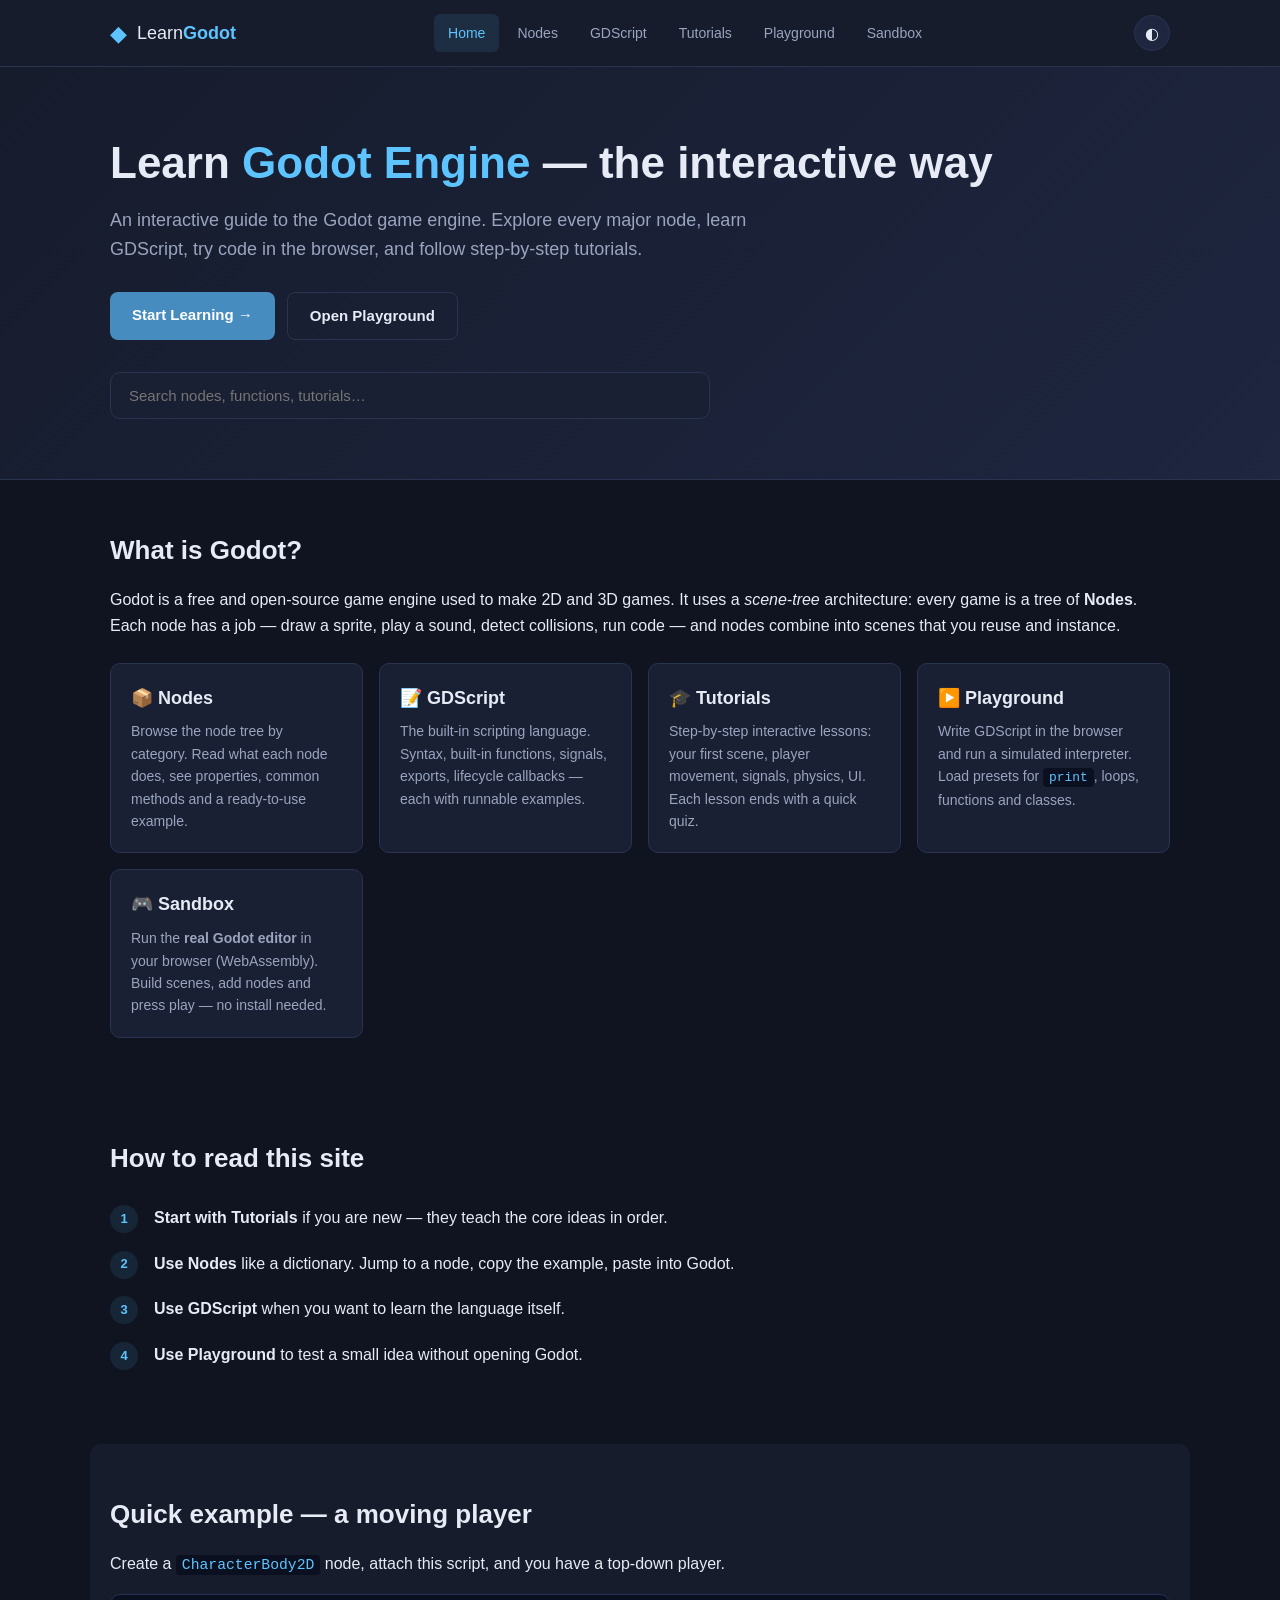
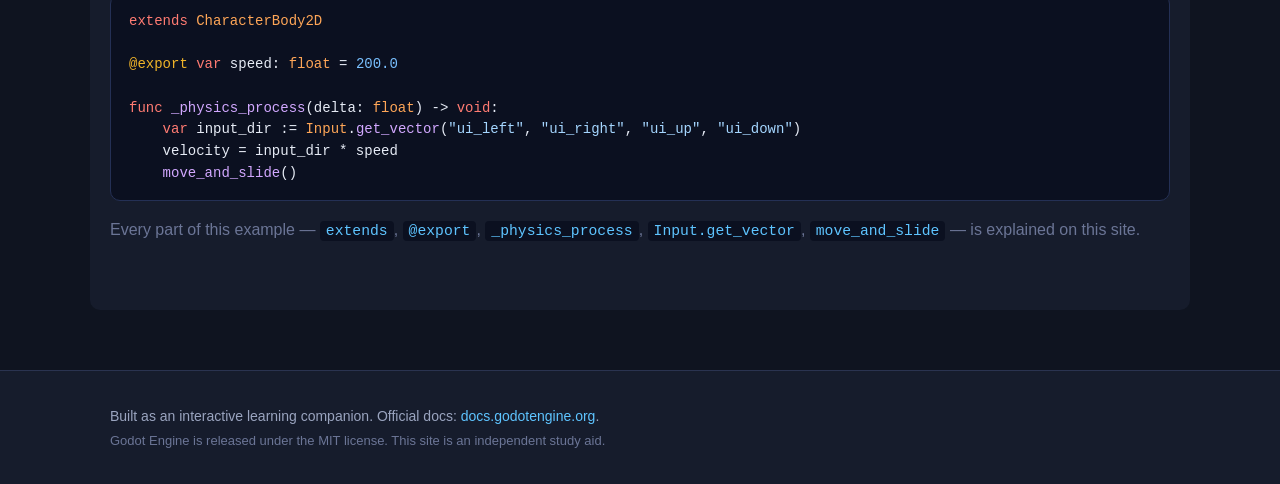
==== index.html @ 6dac97e3 "Initial commit: interactive Godot learning website - Landing page with navigation and search - Nodes" ====
<!DOCTYPE html>
<html lang="en">
<head>
<meta charset="UTF-8" />
<meta name="viewport" content="width=device-width, initial-scale=1.0" />
<title>Learn Godot — Interactive Godot Engine Guide</title>
<meta name="description" content="Interactive website to learn Godot Engine: every major node, GDScript features, examples, tutorials and a live code playground." />
<link rel="stylesheet" href="css/style.css" />
</head>
<body>
<header class="site-header">
  <div class="container header-inner">
    <a class="brand" href="index.html">
      <span class="brand-mark">◆</span>
      <span class="brand-name">Learn<strong>Godot</strong></span>
    </a>
    <nav class="main-nav" aria-label="Main">
      <a href="index.html" class="active">Home</a>
      <a href="nodes.html">Nodes</a>
      <a href="gdscript.html">GDScript</a>
      <a href="tutorials.html">Tutorials</a>
      <a href="playground.html">Playground</a>
      <a href="sandbox.html">Sandbox</a>
    </nav>
    <button class="theme-toggle" id="themeToggle" aria-label="Toggle theme">◐</button>
  </div>
</header>

<main>
  <section class="hero">
    <div class="container">
      <h1>Learn <span class="accent">Godot Engine</span> — the interactive way</h1>
      <p class="lead">
        An interactive guide to the Godot game engine. Explore every major node, learn GDScript,
        try code in the browser, and follow step-by-step tutorials.
      </p>
      <div class="hero-actions">
        <a class="btn btn-primary" href="tutorials.html">Start Learning →</a>
        <a class="btn btn-ghost" href="playground.html">Open Playground</a>
      </div>
      <div class="hero-search">
        <input type="search" id="heroSearch" placeholder="Search nodes, functions, tutorials…" />
        <div id="heroSearchResults" class="search-results" hidden></div>
      </div>
    </div>
  </section>

  <section class="container section">
    <h2>What is Godot?</h2>
    <p>
      Godot is a free and open-source game engine used to make 2D and 3D games. It uses a
      <em>scene-tree</em> architecture: every game is a tree of <strong>Nodes</strong>. Each node has a
      job — draw a sprite, play a sound, detect collisions, run code — and nodes combine into
      scenes that you reuse and instance.
    </p>

    <div class="cards">
      <a class="card" href="nodes.html">
        <h3>📦 Nodes</h3>
        <p>Browse the node tree by category. Read what each node does, see properties,
        common methods and a ready-to-use example.</p>
      </a>
      <a class="card" href="gdscript.html">
        <h3>📝 GDScript</h3>
        <p>The built-in scripting language. Syntax, built-in functions, signals, exports,
        lifecycle callbacks — each with runnable examples.</p>
      </a>
      <a class="card" href="tutorials.html">
        <h3>🎓 Tutorials</h3>
        <p>Step-by-step interactive lessons: your first scene, player movement, signals,
        physics, UI. Each lesson ends with a quick quiz.</p>
      </a>
      <a class="card" href="playground.html">
        <h3>▶️ Playground</h3>
        <p>Write GDScript in the browser and run a simulated interpreter. Load presets
        for <code>print</code>, loops, functions and classes.</p>
      </a>
      <a class="card" href="sandbox.html">
        <h3>🎮 Sandbox</h3>
        <p>Run the <strong>real Godot editor</strong> in your browser (WebAssembly). Build
        scenes, add nodes and press play — no install needed.</p>
      </a>
    </div>
  </section>

  <section class="container section">
    <h2>How to read this site</h2>
    <ol class="steps">
      <li><strong>Start with Tutorials</strong> if you are new — they teach the core ideas in order.</li>
      <li><strong>Use Nodes</strong> like a dictionary. Jump to a node, copy the example, paste into Godot.</li>
      <li><strong>Use GDScript</strong> when you want to learn the language itself.</li>
      <li><strong>Use Playground</strong> to test a small idea without opening Godot.</li>
    </ol>
  </section>

  <section class="container section quick-start">
    <h2>Quick example — a moving player</h2>
    <p>Create a <code>CharacterBody2D</code> node, attach this script, and you have a top-down player.</p>
<pre class="code"><code class="lang-gdscript">extends CharacterBody2D

@export var speed: float = 200.0

func _physics_process(delta: float) -&gt; void:
    var input_dir := Input.get_vector("ui_left", "ui_right", "ui_up", "ui_down")
    velocity = input_dir * speed
    move_and_slide()</code></pre>
    <p class="muted">
      Every part of this example — <code>extends</code>, <code>@export</code>, <code>_physics_process</code>,
      <code>Input.get_vector</code>, <code>move_and_slide</code> — is explained on this site.
    </p>
  </section>
</main>

<footer class="site-footer">
  <div class="container">
    <p>
      Built as an interactive learning companion. Official docs:
      <a href="https://docs.godotengine.org/en/stable/" target="_blank" rel="noopener">docs.godotengine.org</a>.
    </p>
    <p class="muted small">
      Godot Engine is released under the MIT license. This site is an independent study aid.
    </p>
  </div>
</footer>

<script src="js/data/nodes.js"></script>
<script src="js/data/gdscript.js"></script>
<script src="js/data/tutorials.js"></script>
<script src="js/main.js"></script>
</body>
</html>
---- css/style.css ----
:root {
  --bg: #0f1420;
  --bg-2: #161c2c;
  --bg-3: #1e2640;
  --panel: #1a2033;
  --border: #2a3350;
  --text: #e6ebf5;
  --text-dim: #9aa4bf;
  --muted: #6b7596;
  --accent: #478cbf;
  --accent-2: #5ec4ff;
  --accent-soft: rgba(71, 140, 191, 0.15);
  --ok: #4ade80;
  --warn: #fbbf24;
  --err: #f87171;
  --code-bg: #0b1020;
  --code-border: #243055;
  --radius: 10px;
  --shadow: 0 4px 20px rgba(0, 0, 0, 0.25);
}

[data-theme="light"] {
  --bg: #f7f9fc;
  --bg-2: #ffffff;
  --bg-3: #eef1f7;
  --panel: #ffffff;
  --border: #d6dbe6;
  --text: #1a1f2e;
  --text-dim: #4a5368;
  --muted: #70798f;
  --accent: #2e6fa3;
  --accent-2: #1f90d8;
  --accent-soft: rgba(46, 111, 163, 0.1);
  --code-bg: #f0f3f9;
  --code-border: #d6dbe6;
}

* { box-sizing: border-box; }

html, body {
  margin: 0;
  padding: 0;
  font-family: -apple-system, BlinkMacSystemFont, "Segoe UI", Roboto, "Helvetica Neue", Arial, sans-serif;
  background: var(--bg);
  color: var(--text);
  line-height: 1.6;
  -webkit-font-smoothing: antialiased;
}

a { color: var(--accent-2); text-decoration: none; }
a:hover { text-decoration: underline; }

.container {
  max-width: 1100px;
  margin: 0 auto;
  padding: 0 20px;
}

/* ---- Header ---- */
.site-header {
  background: var(--bg-2);
  border-bottom: 1px solid var(--border);
  position: sticky;
  top: 0;
  z-index: 50;
  backdrop-filter: blur(8px);
}

.header-inner {
  display: flex;
  align-items: center;
  justify-content: space-between;
  padding: 14px 20px;
  gap: 20px;
}

.brand {
  display: flex;
  align-items: center;
  gap: 10px;
  font-size: 18px;
  color: var(--text);
  text-decoration: none;
}

.brand:hover { text-decoration: none; }
.brand-mark { color: var(--accent-2); font-size: 22px; }
.brand-name strong { color: var(--accent-2); }

.main-nav {
  display: flex;
  gap: 4px;
  flex-wrap: wrap;
}

.main-nav a {
  padding: 8px 14px;
  border-radius: 6px;
  color: var(--text-dim);
  font-size: 14px;
  font-weight: 500;
  transition: all 0.15s ease;
}

.main-nav a:hover {
  color: var(--text);
  background: var(--bg-3);
  text-decoration: none;
}

.main-nav a.active {
  color: var(--accent-2);
  background: var(--accent-soft);
}

.theme-toggle {
  background: var(--bg-3);
  border: 1px solid var(--border);
  color: var(--text);
  width: 36px;
  height: 36px;
  border-radius: 50%;
  cursor: pointer;
  font-size: 16px;
}
.theme-toggle:hover { background: var(--accent-soft); }

/* ---- Hero ---- */
.hero {
  background: linear-gradient(135deg, var(--bg-2) 0%, var(--bg-3) 100%);
  padding: 70px 0 60px;
  border-bottom: 1px solid var(--border);
}

.hero h1 {
  font-size: clamp(28px, 5vw, 44px);
  margin: 0 0 16px;
  line-height: 1.2;
}
.accent { color: var(--accent-2); }

.lead {
  font-size: 18px;
  color: var(--text-dim);
  max-width: 700px;
  margin: 0 0 28px;
}

.hero-actions {
  display: flex;
  gap: 12px;
  margin-bottom: 32px;
  flex-wrap: wrap;
}

.btn {
  padding: 11px 22px;
  border-radius: 8px;
  border: none;
  font-size: 15px;
  font-weight: 600;
  cursor: pointer;
  transition: all 0.15s ease;
  text-decoration: none;
  display: inline-block;
}

.btn-primary {
  background: var(--accent);
  color: #fff;
}
.btn-primary:hover {
  background: var(--accent-2);
  text-decoration: none;
  transform: translateY(-1px);
}

.btn-ghost {
  background: transparent;
  color: var(--text);
  border: 1px solid var(--border);
}
.btn-ghost:hover {
  background: var(--bg-3);
  text-decoration: none;
}

.hero-search {
  position: relative;
  max-width: 600px;
}

.hero-search input {
  width: 100%;
  padding: 14px 18px;
  background: var(--panel);
  border: 1px solid var(--border);
  border-radius: var(--radius);
  font-size: 15px;
  color: var(--text);
  outline: none;
}
.hero-search input:focus {
  border-color: var(--accent-2);
  box-shadow: 0 0 0 3px var(--accent-soft);
}

.search-results {
  position: absolute;
  top: 110%;
  left: 0;
  right: 0;
  background: var(--panel);
  border: 1px solid var(--border);
  border-radius: var(--radius);
  max-height: 400px;
  overflow-y: auto;
  box-shadow: var(--shadow);
  z-index: 10;
}
.search-results a {
  display: block;
  padding: 10px 16px;
  color: var(--text);
  border-bottom: 1px solid var(--border);
  font-size: 14px;
}
.search-results a:last-child { border-bottom: none; }
.search-results a:hover { background: var(--accent-soft); text-decoration: none; }
.search-results .result-type {
  font-size: 11px;
  color: var(--muted);
  text-transform: uppercase;
  margin-right: 8px;
  letter-spacing: 0.05em;
}

/* ---- Sections ---- */
.section {
  padding: 50px 20px;
}

h2 {
  font-size: 26px;
  margin: 0 0 16px;
}

h3 { margin: 16px 0 8px; }

.muted { color: var(--muted); }
.small { font-size: 13px; }

/* ---- Cards ---- */
.cards {
  display: grid;
  grid-template-columns: repeat(auto-fit, minmax(230px, 1fr));
  gap: 16px;
  margin-top: 24px;
}

.card {
  background: var(--panel);
  border: 1px solid var(--border);
  border-radius: var(--radius);
  padding: 20px;
  color: var(--text);
  transition: all 0.2s ease;
}
.card:hover {
  border-color: var(--accent-2);
  transform: translateY(-2px);
  text-decoration: none;
  box-shadow: var(--shadow);
}
.card h3 { margin: 0 0 8px; font-size: 18px; }
.card p { margin: 0; color: var(--text-dim); font-size: 14px; }

.steps {
  counter-reset: step;
  padding-left: 0;
  list-style: none;
}
.steps li {
  padding: 10px 0 10px 44px;
  position: relative;
}
.steps li::before {
  counter-increment: step;
  content: counter(step);
  position: absolute;
  left: 0;
  top: 10px;
  width: 28px;
  height: 28px;
  border-radius: 50%;
  background: var(--accent-soft);
  color: var(--accent-2);
  display: flex;
  align-items: center;
  justify-content: center;
  font-weight: 700;
  font-size: 13px;
}

/* ---- Code ---- */
code {
  font-family: "SF Mono", Menlo, Monaco, Consolas, monospace;
  font-size: 0.92em;
  background: var(--code-bg);
  padding: 2px 6px;
  border-radius: 4px;
  color: var(--accent-2);
}
pre.code {
  background: var(--code-bg);
  border: 1px solid var(--code-border);
  border-radius: var(--radius);
  padding: 16px 18px;
  overflow-x: auto;
  font-size: 14px;
  line-height: 1.55;
  margin: 12px 0;
}
pre.code code {
  background: transparent;
  padding: 0;
  color: var(--text);
  font-size: 14px;
}

/* simple GDScript highlighting */
.tok-kw { color: #ff7b72; }
.tok-str { color: #a5d6ff; }
.tok-num { color: #79c0ff; }
.tok-com { color: #8b98b6; font-style: italic; }
.tok-fn  { color: #d2a8ff; }
.tok-cls { color: #ffa657; }
.tok-anno { color: #f0b429; }

/* ---- Doc layout: sidebar + content ---- */
.doc-layout {
  display: grid;
  grid-template-columns: 260px 1fr;
  gap: 32px;
  padding: 30px 20px;
  max-width: 1280px;
  margin: 0 auto;
}
@media (max-width: 860px) {
  .doc-layout { grid-template-columns: 1fr; }
  .doc-sidebar { position: static !important; max-height: none !important; }
}

.doc-sidebar {
  position: sticky;
  top: 80px;
  max-height: calc(100vh - 100px);
  overflow-y: auto;
  padding-right: 8px;
}
.doc-sidebar input[type="search"] {
  width: 100%;
  padding: 8px 12px;
  background: var(--panel);
  border: 1px solid var(--border);
  border-radius: 6px;
  color: var(--text);
  font-size: 13px;
  margin-bottom: 12px;
}

.sidebar-group {
  margin-bottom: 16px;
}
.sidebar-group h4 {
  margin: 0 0 6px;
  font-size: 11px;
  text-transform: uppercase;
  color: var(--muted);
  letter-spacing: 0.08em;
  padding-left: 8px;
}
.sidebar-group ul {
  list-style: none;
  padding: 0;
  margin: 0;
}
.sidebar-group li a {
  display: block;
  padding: 5px 10px;
  border-radius: 4px;
  color: var(--text-dim);
  font-size: 13px;
  cursor: pointer;
}
.sidebar-group li a:hover {
  background: var(--bg-3);
  color: var(--text);
  text-decoration: none;
}
.sidebar-group li a.active {
  background: var(--accent-soft);
  color: var(--accent-2);
}

/* ---- Doc content ---- */
.doc-content {
  min-width: 0;
}
.doc-content h1 {
  font-size: 28px;
  margin: 0 0 8px;
}
.doc-content .chip {
  display: inline-block;
  background: var(--accent-soft);
  color: var(--accent-2);
  padding: 2px 10px;
  border-radius: 12px;
  font-size: 12px;
  margin-right: 6px;
}
.doc-content .tag-row { margin-bottom: 18px; }
.doc-content .inherit {
  color: var(--text-dim);
  font-size: 13px;
  margin-bottom: 18px;
}
.doc-content .desc { font-size: 16px; }

.prop-table {
  width: 100%;
  border-collapse: collapse;
  font-size: 14px;
  margin: 12px 0 20px;
}
.prop-table th, .prop-table td {
  padding: 8px 12px;
  text-align: left;
  border-bottom: 1px solid var(--border);
  vertical-align: top;
}
.prop-table th {
  background: var(--bg-3);
  font-size: 12px;
  text-transform: uppercase;
  color: var(--muted);
  letter-spacing: 0.05em;
}
.prop-table .type {
  color: var(--accent-2);
  font-family: "SF Mono", Menlo, monospace;
  font-size: 13px;
}
.prop-table .name {
  font-weight: 600;
  font-family: "SF Mono", Menlo, monospace;
  font-size: 13px;
}

section.doc-section {
  margin-bottom: 28px;
}
section.doc-section h2 {
  font-size: 18px;
  padding-bottom: 8px;
  border-bottom: 1px solid var(--border);
  margin-bottom: 12px;
}

/* ---- Quick-start code block ---- */
.quick-start { background: var(--bg-2); border-radius: var(--radius); }

/* ---- Footer ---- */
.site-footer {
  background: var(--bg-2);
  border-top: 1px solid var(--border);
  padding: 30px 0;
  margin-top: 60px;
  font-size: 14px;
  color: var(--text-dim);
}
.site-footer p { margin: 4px 0; }

/* ---- Tutorials ---- */
.lesson {
  background: var(--panel);
  border: 1px solid var(--border);
  border-radius: var(--radius);
  padding: 24px;
  margin-bottom: 20px;
}
.lesson h2 { margin-top: 0; }
.lesson .lesson-meta {
  color: var(--muted);
  font-size: 13px;
  margin-bottom: 16px;
}
.quiz {
  background: var(--bg-3);
  border-left: 4px solid var(--accent);
  padding: 16px 20px;
  border-radius: 6px;
  margin-top: 20px;
}
.quiz-question { font-weight: 600; margin-bottom: 10px; }
.quiz-options { list-style: none; padding: 0; margin: 0; }
.quiz-options li { margin: 6px 0; }
.quiz-options button {
  width: 100%;
  text-align: left;
  background: var(--panel);
  border: 1px solid var(--border);
  color: var(--text);
  padding: 10px 14px;
  border-radius: 6px;
  cursor: pointer;
  font-size: 14px;
  transition: all 0.1s;
}
.quiz-options button:hover { border-color: var(--accent-2); }
.quiz-options button.correct {
  background: rgba(74, 222, 128, 0.12);
  border-color: var(--ok);
  color: var(--ok);
}
.quiz-options button.wrong {
  background: rgba(248, 113, 113, 0.12);
  border-color: var(--err);
  color: var(--err);
}
.quiz-feedback {
  margin-top: 10px;
  padding: 10px 14px;
  border-radius: 6px;
  font-size: 14px;
}
.quiz-feedback.ok { background: rgba(74, 222, 128, 0.12); color: var(--ok); }
.quiz-feedback.err { background: rgba(248, 113, 113, 0.12); color: var(--err); }

.lesson-nav {
  display: flex;
  gap: 8px;
  margin-bottom: 24px;
  flex-wrap: wrap;
}
.lesson-nav button {
  background: var(--panel);
  border: 1px solid var(--border);
  color: var(--text);
  padding: 8px 14px;
  border-radius: 6px;
  cursor: pointer;
  font-size: 13px;
}
.lesson-nav button.active {
  background: var(--accent);
  color: #fff;
  border-color: var(--accent);
}

/* ---- Playground ---- */
.playground {
  display: grid;
  grid-template-columns: 1fr 1fr;
  gap: 16px;
  padding: 30px 20px;
  max-width: 1280px;
  margin: 0 auto;
  min-height: calc(100vh - 200px);
}
@media (max-width: 860px) {
  .playground { grid-template-columns: 1fr; }
}

.playground-pane {
  background: var(--panel);
  border: 1px solid var(--border);
  border-radius: var(--radius);
  display: flex;
  flex-direction: column;
  overflow: hidden;
  min-height: 400px;
}
.playground-pane .pane-head {
  background: var(--bg-3);
  padding: 8px 14px;
  border-bottom: 1px solid var(--border);
  display: flex;
  justify-content: space-between;
  align-items: center;
  font-size: 13px;
  font-weight: 600;
  color: var(--text-dim);
}
.playground-pane .pane-head .actions {
  display: flex;
  gap: 6px;
}
.playground-pane .pane-head button,
.playground-pane .pane-head select {
  background: var(--panel);
  border: 1px solid var(--border);
  color: var(--text);
  padding: 4px 10px;
  border-radius: 4px;
  cursor: pointer;
  font-size: 12px;
}
.playground-pane .pane-head button.primary {
  background: var(--accent);
  color: #fff;
  border-color: var(--accent);
}
.playground-pane .pane-head button:hover { background: var(--accent-soft); }
.playground-pane .pane-head button.primary:hover { background: var(--accent-2); }

#editor {
  flex: 1;
  width: 100%;
  background: var(--code-bg);
  color: var(--text);
  border: none;
  padding: 14px;
  font-family: "SF Mono", Menlo, Monaco, Consolas, monospace;
  font-size: 14px;
  line-height: 1.55;
  outline: none;
  resize: none;
  tab-size: 4;
}

#output {
  flex: 1;
  padding: 14px;
  font-family: "SF Mono", Menlo, Monaco, Consolas, monospace;
  font-size: 13px;
  line-height: 1.5;
  overflow-y: auto;
  background: var(--code-bg);
  white-space: pre-wrap;
}
#output .log { color: var(--text); }
#output .err { color: var(--err); }
#output .info { color: var(--text-dim); font-style: italic; }

/* ---- Misc ---- */
.callout {
  border-left: 4px solid var(--accent);
  background: var(--accent-soft);
  padding: 12px 16px;
  border-radius: 0 6px 6px 0;
  margin: 16px 0;
  font-size: 14px;
}
.callout.warn { border-color: var(--warn); background: rgba(251, 191, 36, 0.1); }

hr { border: none; border-top: 1px solid var(--border); margin: 24px 0; }

kbd {
  background: var(--bg-3);
  border: 1px solid var(--border);
  border-radius: 4px;
  padding: 1px 6px;
  font-size: 12px;
  font-family: "SF Mono", Menlo, monospace;
}
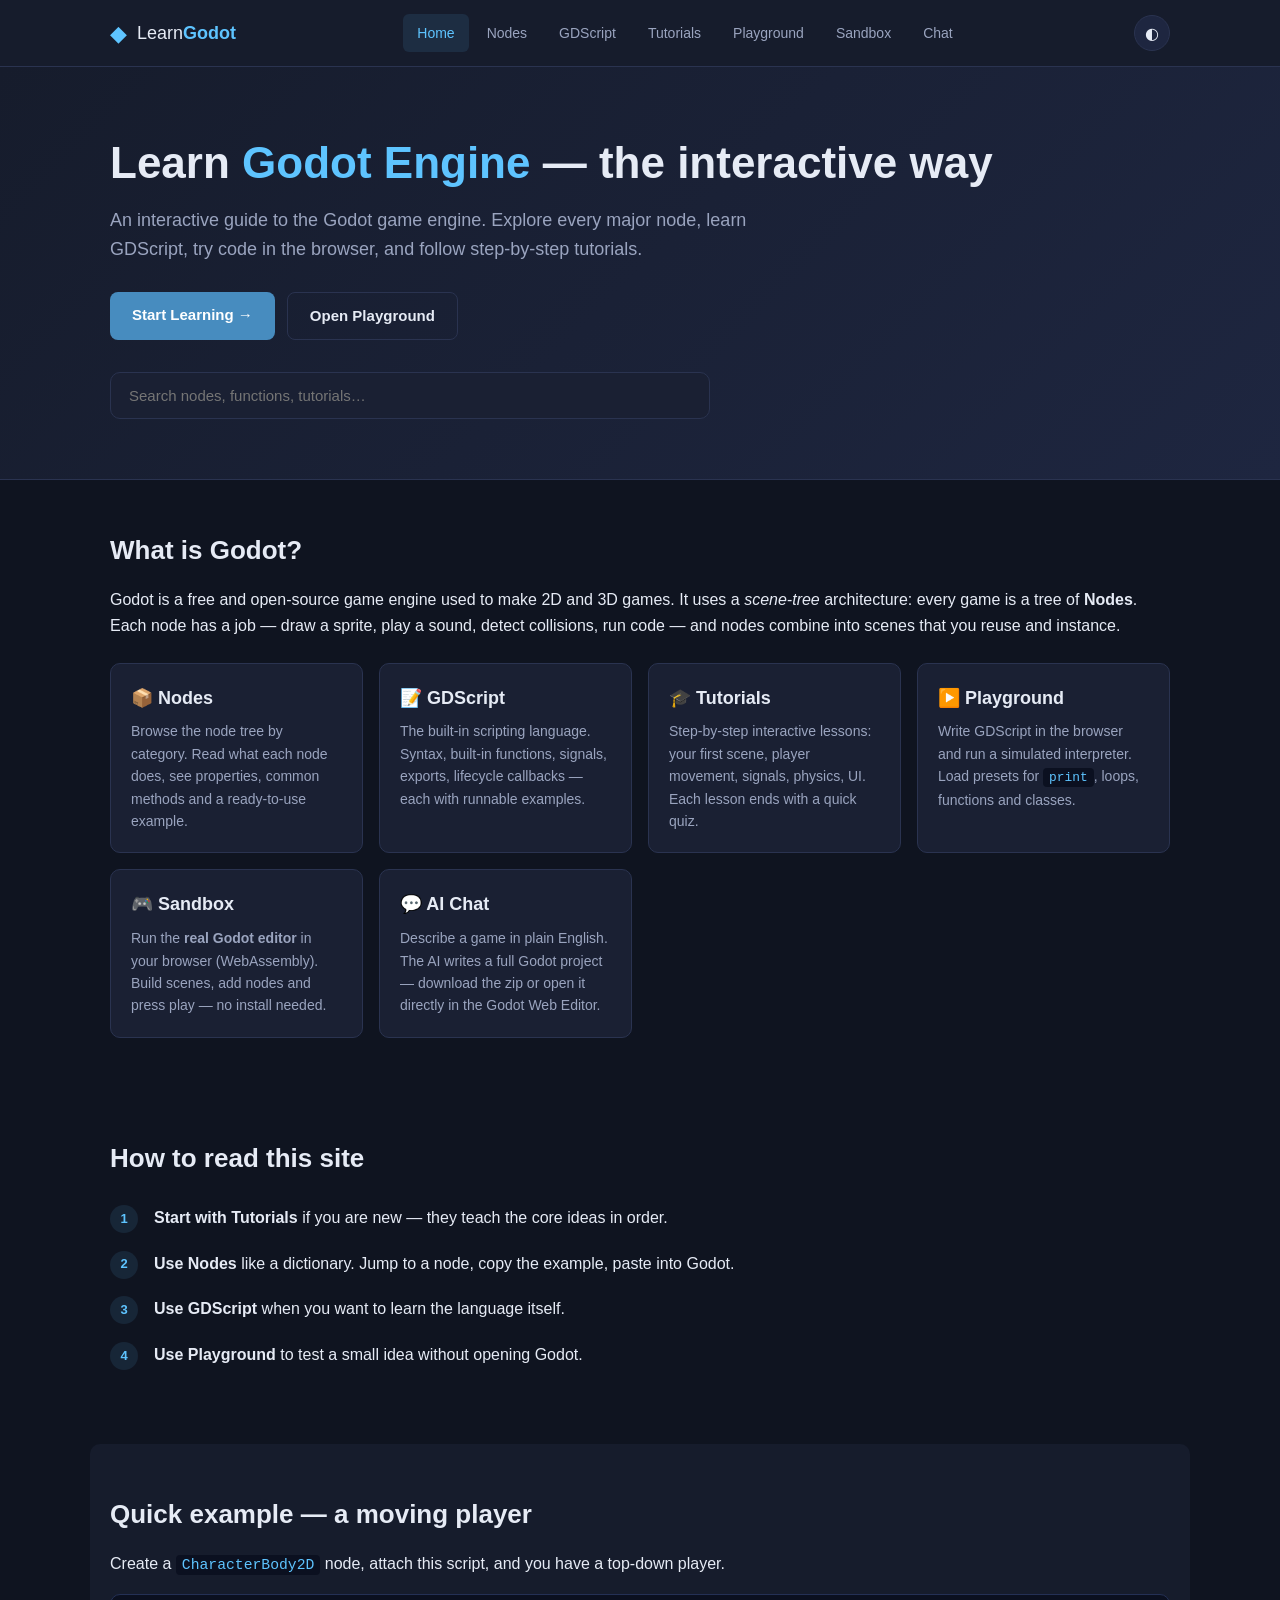
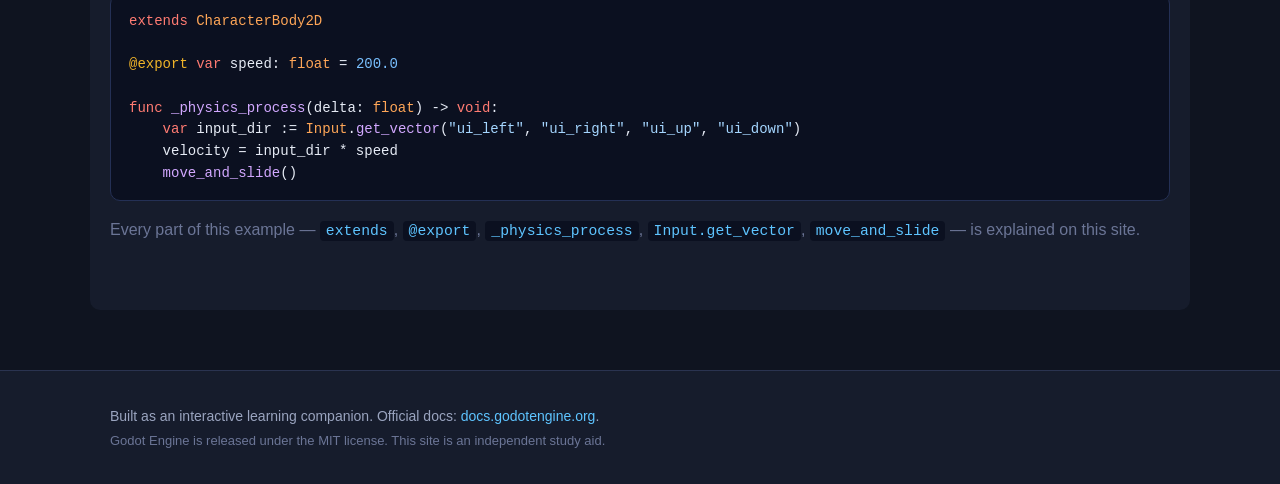
==== commit c4f386eb: "Add AI Chat page that generates Godot projects - chat.html + js/chat.js: conversational UI that stre" ====
--- a/index.html
+++ b/index.html
@@ -21,6 +21,7 @@
       <a href="tutorials.html">Tutorials</a>
       <a href="playground.html">Playground</a>
       <a href="sandbox.html">Sandbox</a>
+      <a href="chat.html">Chat</a>
     </nav>
     <button class="theme-toggle" id="themeToggle" aria-label="Toggle theme">◐</button>
   </div>
@@ -80,6 +81,11 @@
         <p>Run the <strong>real Godot editor</strong> in your browser (WebAssembly). Build
         scenes, add nodes and press play — no install needed.</p>
       </a>
+      <a class="card" href="chat.html">
+        <h3>💬 AI Chat</h3>
+        <p>Describe a game in plain English. The AI writes a full Godot project —
+        download the zip or open it directly in the Godot Web Editor.</p>
+      </a>
     </div>
   </section>
 
